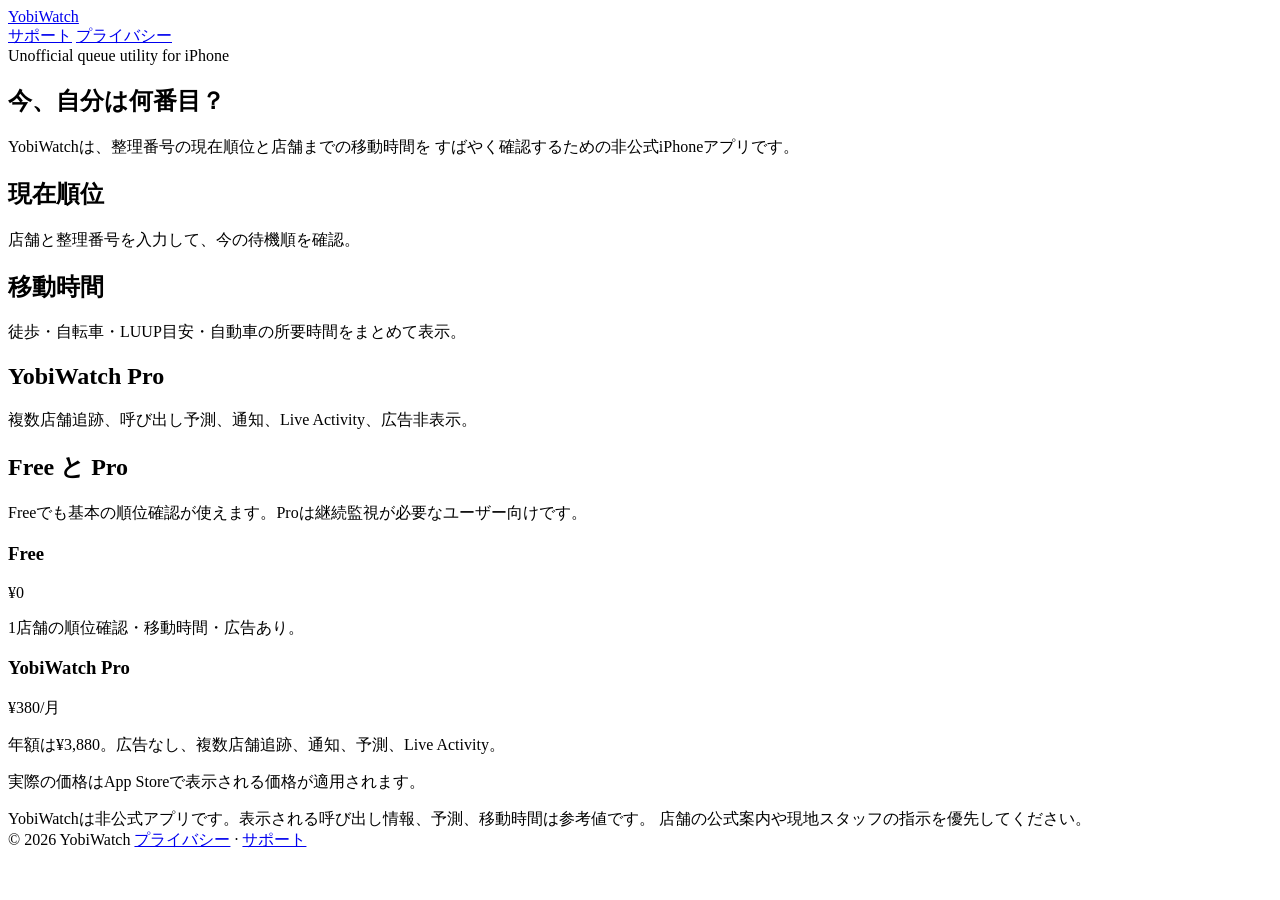
==== index.html @ 0035db15 "Add index.html for public YobiWatch site" ====
<!doctype html>
<html lang="ja">
<head>
  <meta charset="utf-8">
  <meta name="viewport" content="width=device-width,initial-scale=1">
  <meta name="description" content="YobiWatchは整理番号の現在順位、店舗までの移動時間、Proでは複数店舗追跡・通知・Live Activityを利用できる非公式iPhoneアプリです。">
  <title>YobiWatch — 呼び出し順をもっとわかりやすく</title>
  <link rel="stylesheet" href="/styles.css">
</head>
<body>

<nav>
  <div class="wrap">
    <a class="brand" href="/">YobiWatch</a>
    <div class="links">
      <a href="/support.html">サポート</a>
      <a href="/privacy.html">プライバシー</a>
    </div>
  </div>
</nav>

<p style="display:none">呼び出しを、見逃さない。</p>
<main>
  <section class="hero">
    <div class="wrap">
      <div class="badge">Unofficial queue utility for iPhone</div>
      <h1>今、自分は何番目？</h1>
      <p>
        YobiWatchは、整理番号の現在順位と店舗までの移動時間を
        すばやく確認するための非公式iPhoneアプリです。
      </p>
    </div>
  </section>

  <section class="wrap">
    <div class="grid">
      <article class="card">
        <h2>現在順位</h2>
        <p>店舗と整理番号を入力して、今の待機順を確認。</p>
      </article>
      <article class="card">
        <h2>移動時間</h2>
        <p>徒歩・自転車・LUUP目安・自動車の所要時間をまとめて表示。</p>
      </article>
      <article class="card">
        <h2>YobiWatch Pro</h2>
        <p>複数店舗追跡、呼び出し予測、通知、Live Activity、広告非表示。</p>
      </article>
    </div>
  </section>

  <section class="section">
    <div class="wrap">
      <h2>Free と Pro</h2>
      <p>Freeでも基本の順位確認が使えます。Proは継続監視が必要なユーザー向けです。</p>
      <div class="price-grid">
        <article class="card">
          <h3>Free</h3>
          <div class="price">¥0</div>
          <p>1店舗の順位確認・移動時間・広告あり。</p>
        </article>
        <article class="card">
          <h3>YobiWatch Pro</h3>
          <div class="price">¥380/月</div>
          <p>年額は¥3,880。広告なし、複数店舗追跡、通知、予測、Live Activity。</p>
          <p class="small">実際の価格はApp Storeで表示される価格が適用されます。</p>
        </article>
      </div>
    </div>
  </section>

  <section class="section">
    <div class="wrap">
      <div class="notice">
        YobiWatchは非公式アプリです。表示される呼び出し情報、予測、移動時間は参考値です。
        店舗の公式案内や現地スタッフの指示を優先してください。
      </div>
    </div>
  </section>
</main>

<footer>
  <div class="wrap">
    <span>© 2026 YobiWatch</span>
    <span>
      <a href="/privacy.html">プライバシー</a> ·
      <a href="/support.html">サポート</a>
    </span>
  </div>
</footer>

</body>
</html>
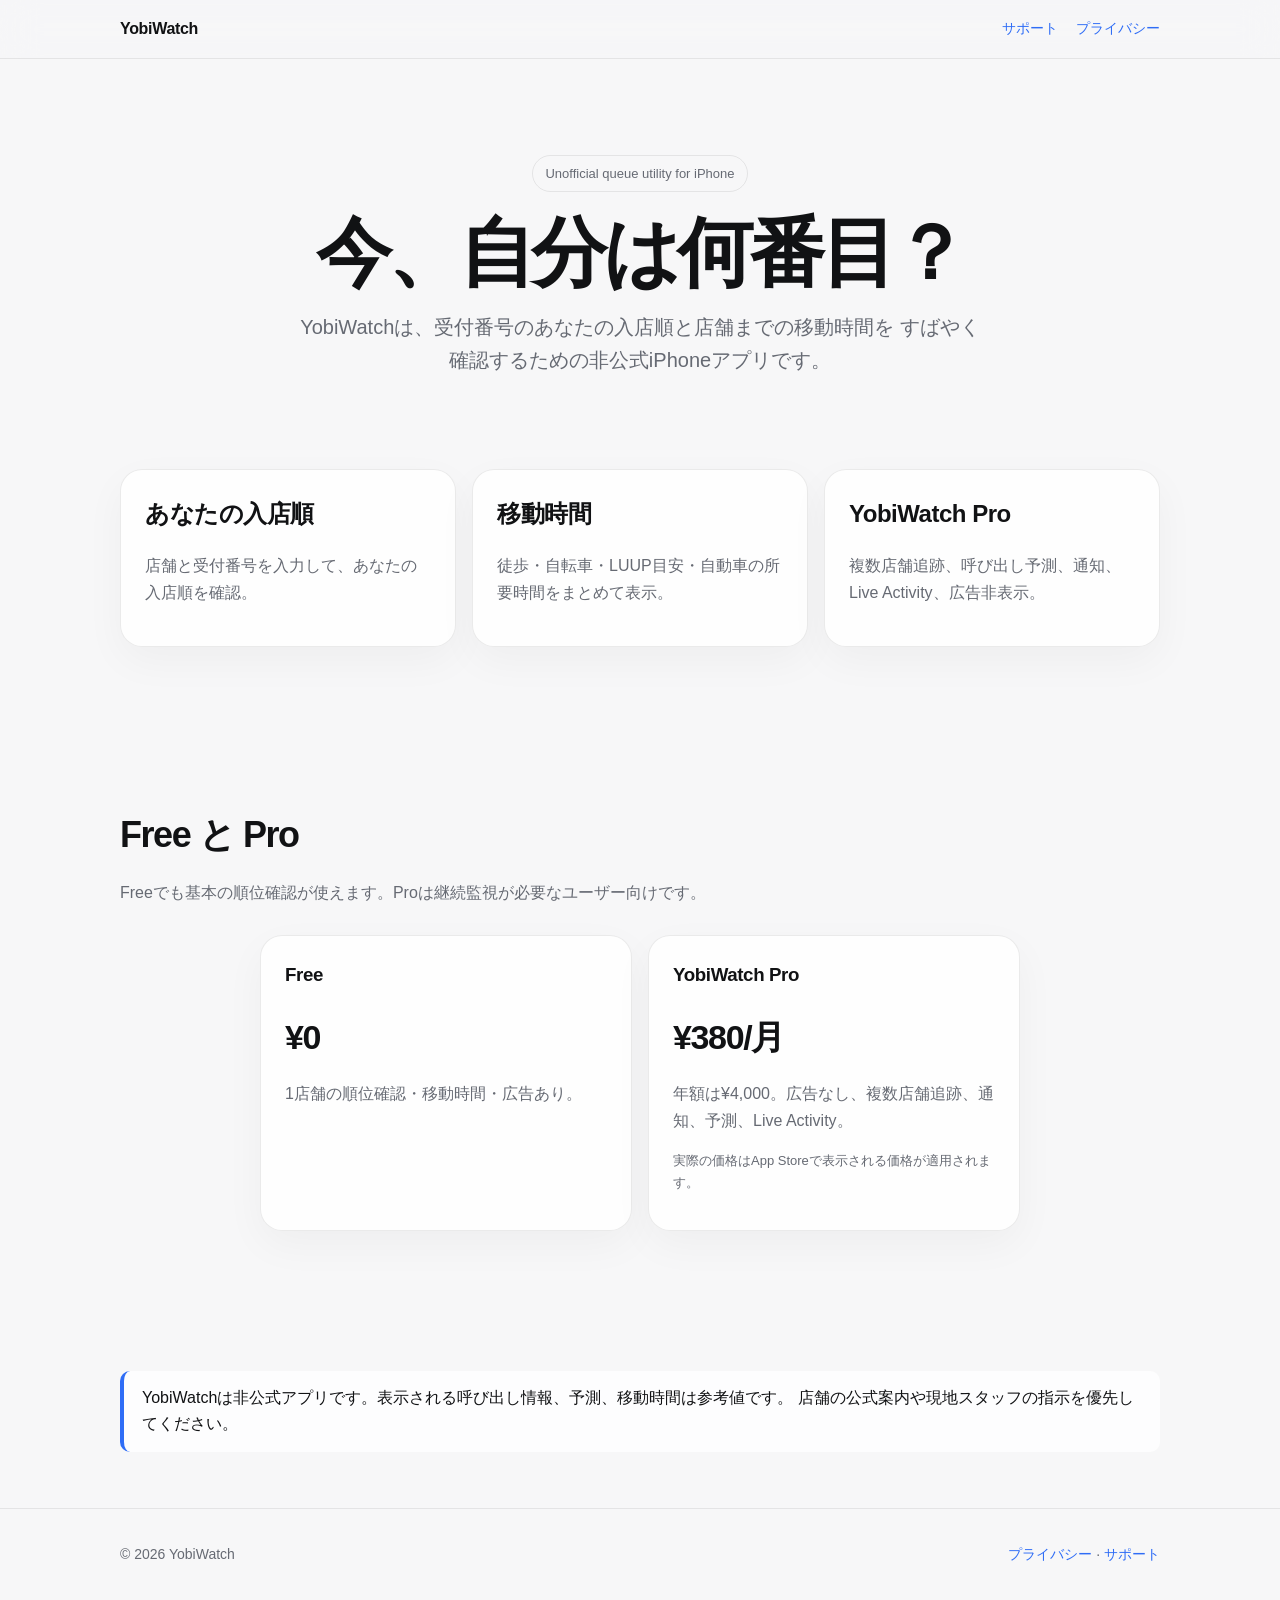
==== commit ae5ec7ca: "Fix GitHub Pages paths and canonical YobiWatch copy in index.html" ====
--- a/index.html
+++ b/index.html
@@ -3,18 +3,18 @@
 <head>
   <meta charset="utf-8">
   <meta name="viewport" content="width=device-width,initial-scale=1">
-  <meta name="description" content="YobiWatchは整理番号の現在順位、店舗までの移動時間、Proでは複数店舗追跡・通知・Live Activityを利用できる非公式iPhoneアプリです。">
+  <meta name="description" content="YobiWatchは受付番号のあなたの入店順、店舗までの移動時間、Proでは複数店舗追跡・通知・Live Activityを利用できる非公式iPhoneアプリです。">
   <title>YobiWatch — 呼び出し順をもっとわかりやすく</title>
-  <link rel="stylesheet" href="/styles.css">
+  <link rel="stylesheet" href="styles.css">
 </head>
 <body>
 
 <nav>
   <div class="wrap">
-    <a class="brand" href="/">YobiWatch</a>
+    <a class="brand" href="./">YobiWatch</a>
     <div class="links">
-      <a href="/support.html">サポート</a>
-      <a href="/privacy.html">プライバシー</a>
+      <a href="support.html">サポート</a>
+      <a href="privacy.html">プライバシー</a>
     </div>
   </div>
 </nav>
@@ -26,7 +26,7 @@
       <div class="badge">Unofficial queue utility for iPhone</div>
       <h1>今、自分は何番目？</h1>
       <p>
-        YobiWatchは、整理番号の現在順位と店舗までの移動時間を
+        YobiWatchは、受付番号のあなたの入店順と店舗までの移動時間を
         すばやく確認するための非公式iPhoneアプリです。
       </p>
     </div>
@@ -35,8 +35,8 @@
   <section class="wrap">
     <div class="grid">
       <article class="card">
-        <h2>現在順位</h2>
-        <p>店舗と整理番号を入力して、今の待機順を確認。</p>
+        <h2>あなたの入店順</h2>
+        <p>店舗と受付番号を入力して、あなたの入店順を確認。</p>
       </article>
       <article class="card">
         <h2>移動時間</h2>
@@ -62,7 +62,7 @@
         <article class="card">
           <h3>YobiWatch Pro</h3>
           <div class="price">¥380/月</div>
-          <p>年額は¥3,880。広告なし、複数店舗追跡、通知、予測、Live Activity。</p>
+          <p>年額は¥4,000。広告なし、複数店舗追跡、通知、予測、Live Activity。</p>
           <p class="small">実際の価格はApp Storeで表示される価格が適用されます。</p>
         </article>
       </div>
@@ -83,8 +83,8 @@
   <div class="wrap">
     <span>© 2026 YobiWatch</span>
     <span>
-      <a href="/privacy.html">プライバシー</a> ·
-      <a href="/support.html">サポート</a>
+      <a href="privacy.html">プライバシー</a> ·
+      <a href="support.html">サポート</a>
     </span>
   </div>
 </footer>
--- a/styles.css
+++ b/styles.css
@@ -0,0 +1,124 @@
+:root {
+  color-scheme: light dark;
+  --bg: #f7f7f8;
+  --card: rgba(255,255,255,.82);
+  --text: #111214;
+  --muted: #666a73;
+  --line: rgba(0,0,0,.08);
+  --accent: #2f6df6;
+  --max: 1040px;
+}
+
+@media (prefers-color-scheme: dark) {
+  :root {
+    --bg: #101114;
+    --card: rgba(28,29,34,.86);
+    --text: #f5f6f8;
+    --muted: #a9adb7;
+    --line: rgba(255,255,255,.10);
+    --accent: #7aa2ff;
+  }
+}
+
+* { box-sizing: border-box; }
+html { scroll-behavior: smooth; }
+body {
+  margin: 0;
+  font-family: -apple-system, BlinkMacSystemFont, "Segoe UI", sans-serif;
+  background: var(--bg);
+  color: var(--text);
+  line-height: 1.65;
+}
+a { color: var(--accent); text-decoration: none; }
+a:hover { text-decoration: underline; }
+.wrap { width: min(calc(100% - 32px), var(--max)); margin: 0 auto; }
+nav {
+  position: sticky; top: 0; z-index: 10;
+  backdrop-filter: blur(18px);
+  background: color-mix(in srgb, var(--bg) 78%, transparent);
+  border-bottom: 1px solid var(--line);
+}
+nav .wrap {
+  display: flex; align-items: center; justify-content: space-between;
+  min-height: 58px;
+}
+.brand { font-weight: 800; letter-spacing: -.02em; color: var(--text); }
+.links { display: flex; gap: 18px; font-size: 14px; }
+.hero {
+  padding: 96px 0 72px;
+  text-align: center;
+}
+.hero h1 {
+  margin: 0 auto 18px;
+  max-width: 760px;
+  font-size: clamp(42px, 7vw, 76px);
+  line-height: 1.03;
+  letter-spacing: -.055em;
+}
+.hero p {
+  max-width: 680px;
+  margin: 0 auto;
+  font-size: 20px;
+  color: var(--muted);
+}
+.badge {
+  display: inline-block;
+  padding: 7px 12px;
+  margin-bottom: 22px;
+  border: 1px solid var(--line);
+  border-radius: 999px;
+  color: var(--muted);
+  font-size: 13px;
+}
+.grid {
+  display: grid;
+  grid-template-columns: repeat(3, 1fr);
+  gap: 16px;
+  margin: 20px 0 72px;
+}
+.card {
+  padding: 24px;
+  border-radius: 22px;
+  background: var(--card);
+  border: 1px solid var(--line);
+  box-shadow: 0 14px 42px rgba(0,0,0,.04);
+}
+.card h2, .card h3 { margin-top: 0; letter-spacing: -.02em; }
+.card p { color: var(--muted); }
+.section { padding: 56px 0; }
+.section h2 { font-size: 36px; letter-spacing: -.04em; margin-bottom: 12px; }
+.section > .wrap > p { max-width: 760px; color: var(--muted); }
+.price-grid {
+  display: grid; grid-template-columns: repeat(2, 1fr); gap: 16px;
+  max-width: 760px; margin: 28px auto;
+}
+.price { font-size: 34px; font-weight: 800; letter-spacing: -.04em; }
+.small { font-size: 13px; color: var(--muted); }
+.notice {
+  border-left: 4px solid var(--accent);
+  padding: 14px 18px;
+  background: var(--card);
+  border-radius: 10px;
+}
+footer {
+  border-top: 1px solid var(--line);
+  padding: 34px 0 48px;
+  color: var(--muted);
+  font-size: 14px;
+}
+footer .wrap {
+  display: flex; gap: 18px; flex-wrap: wrap; justify-content: space-between;
+}
+.prose {
+  max-width: 820px;
+  margin: 0 auto;
+  padding: 60px 0 90px;
+}
+.prose h1 { font-size: 42px; letter-spacing: -.04em; }
+.prose h2 { margin-top: 40px; }
+.prose p, .prose li { color: var(--muted); }
+@media (max-width: 760px) {
+  .grid, .price-grid { grid-template-columns: 1fr; }
+  .links { gap: 10px; font-size: 12px; }
+  .hero { padding-top: 70px; }
+}
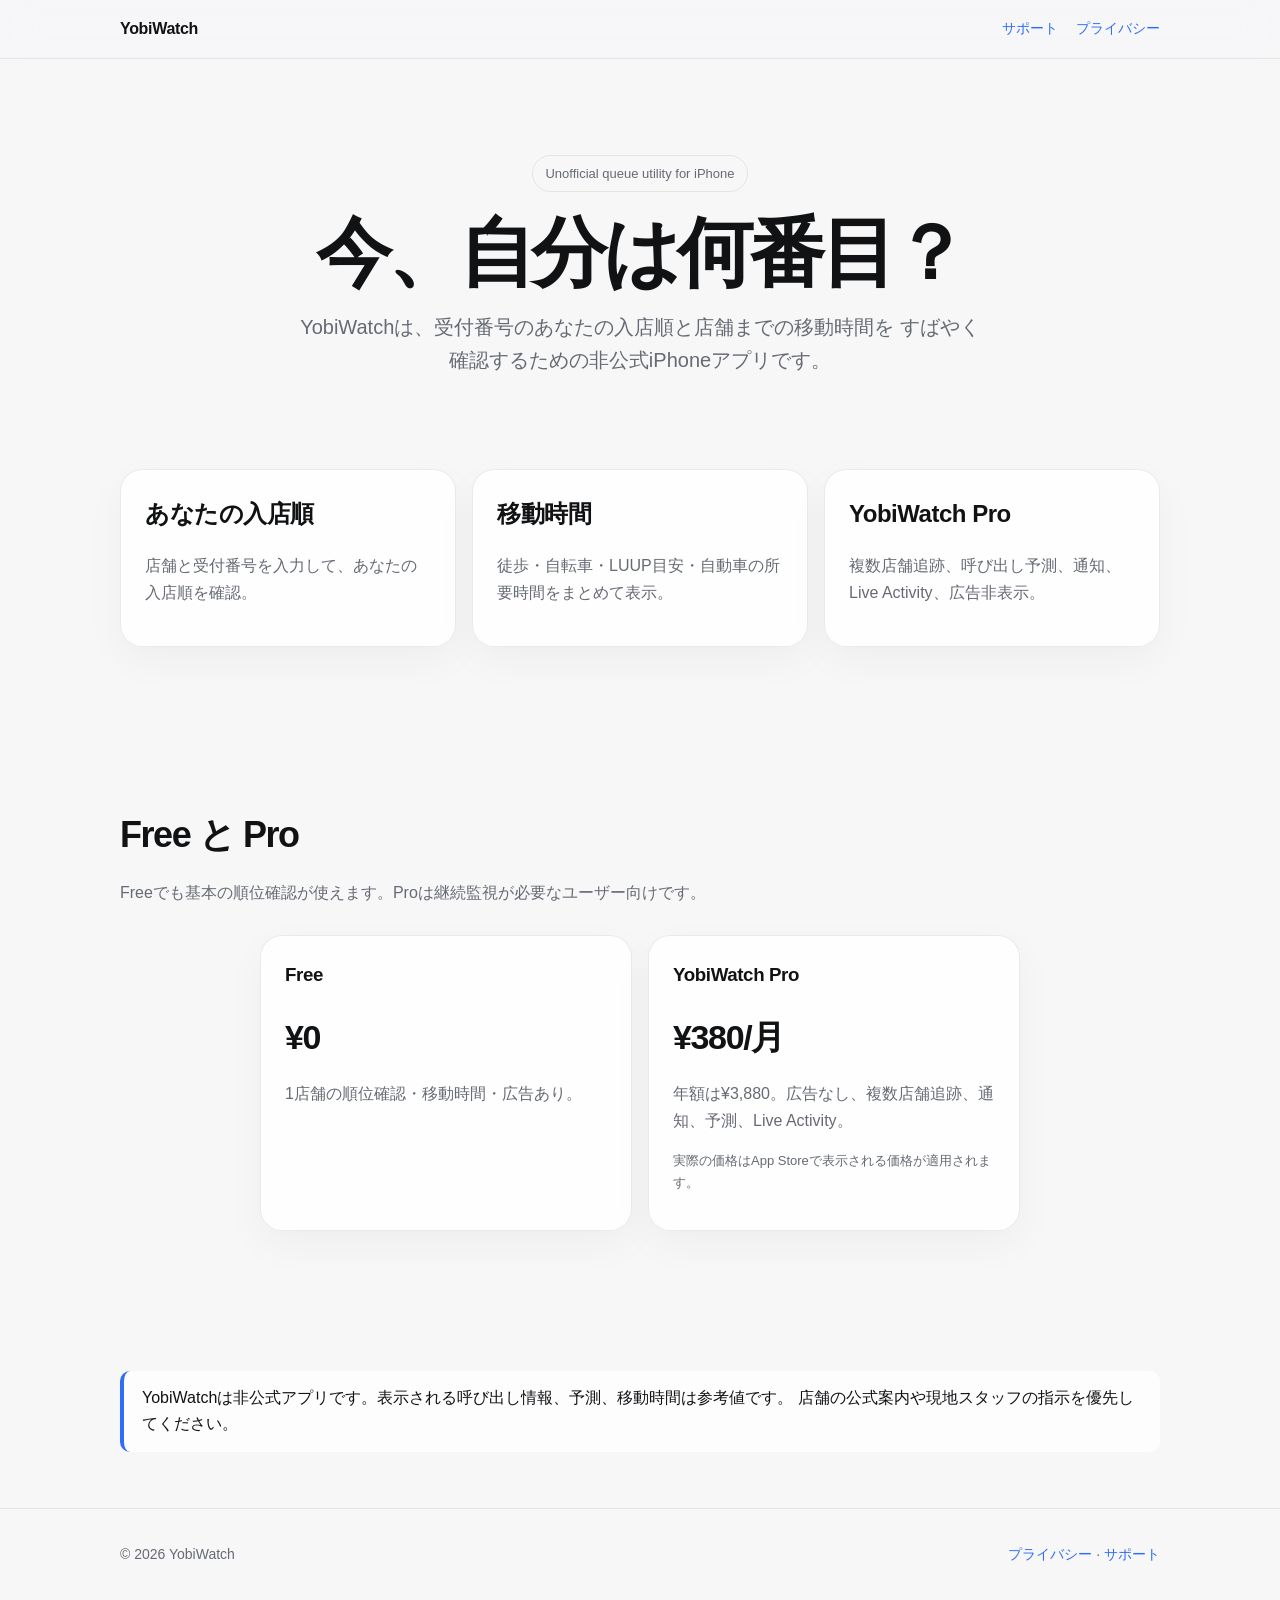
==== commit 3e78e08e: "Fix annual Pro price to 3,880 yen" ====
--- a/index.html
+++ b/index.html
@@ -62,7 +62,7 @@
         <article class="card">
           <h3>YobiWatch Pro</h3>
           <div class="price">¥380/月</div>
-          <p>年額は¥4,000。広告なし、複数店舗追跡、通知、予測、Live Activity。</p>
+          <p>年額は¥3,880。広告なし、複数店舗追跡、通知、予測、Live Activity。</p>
           <p class="small">実際の価格はApp Storeで表示される価格が適用されます。</p>
         </article>
       </div>
